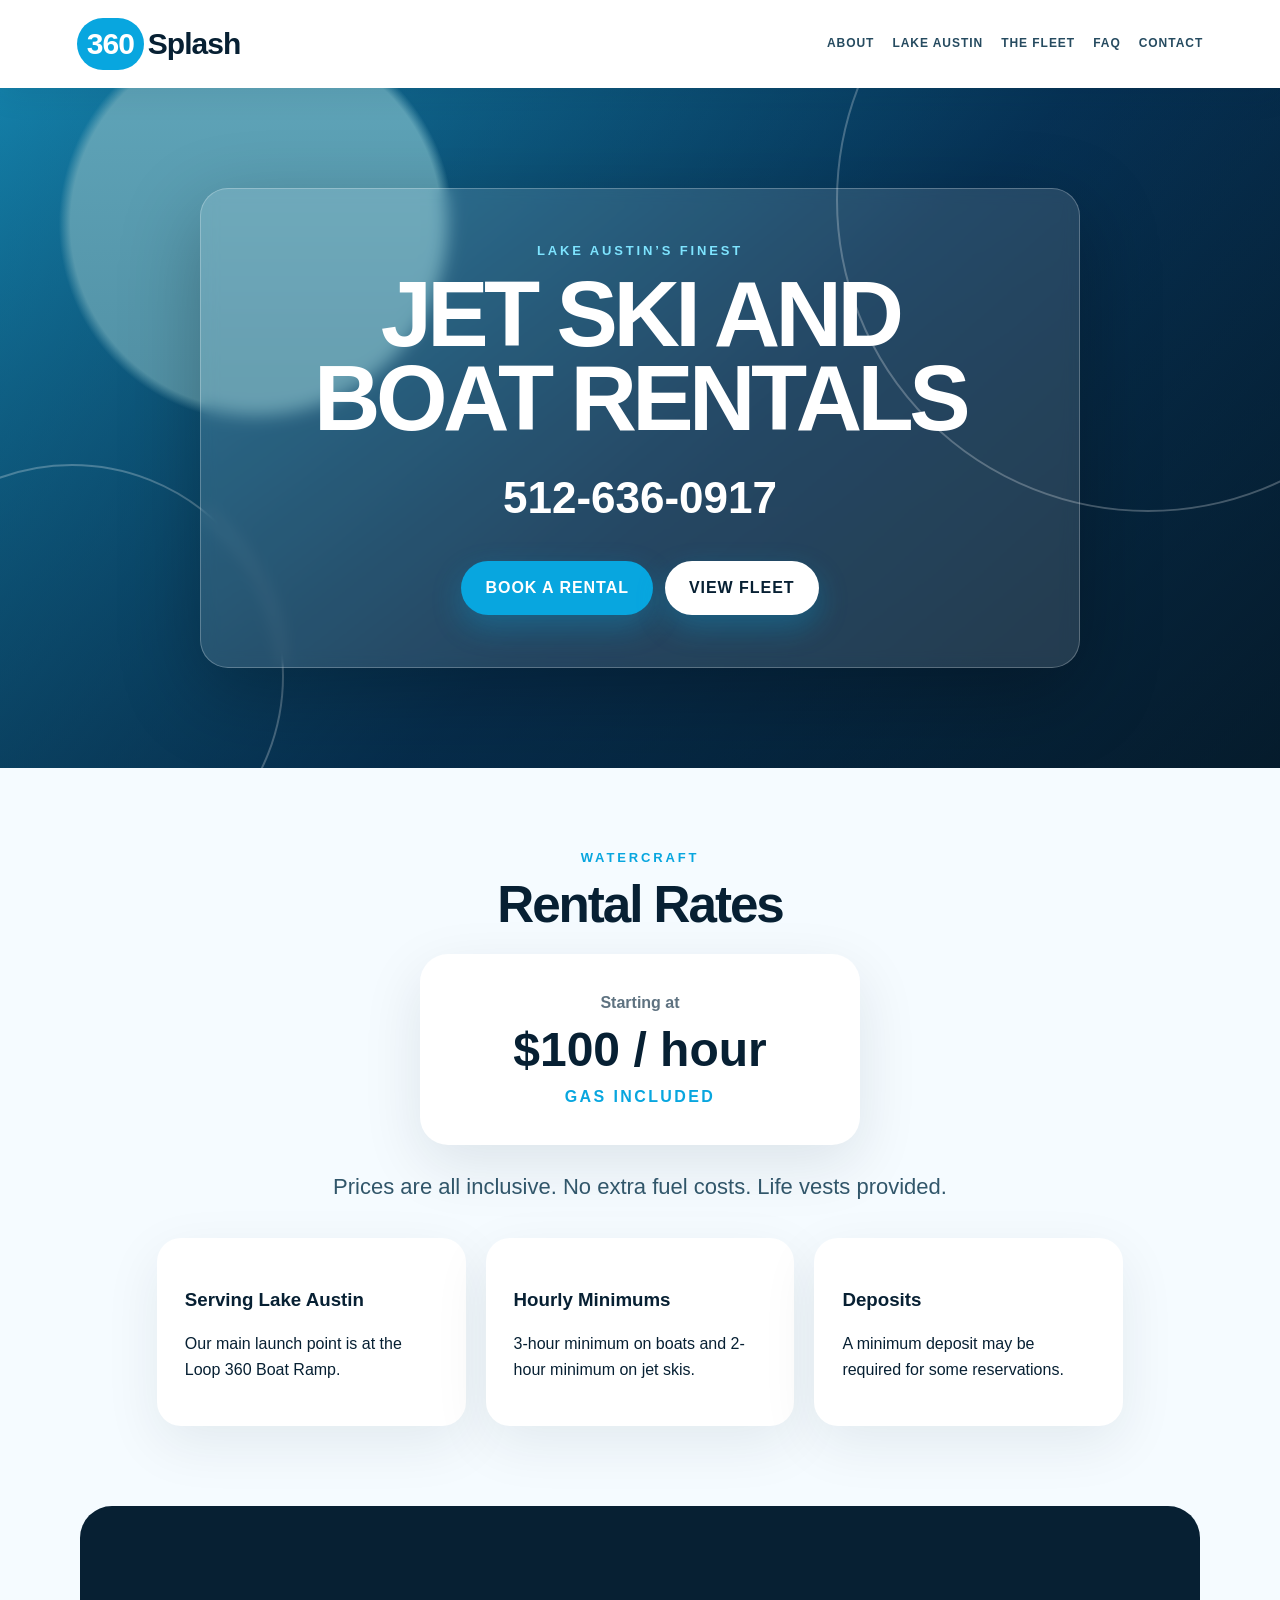
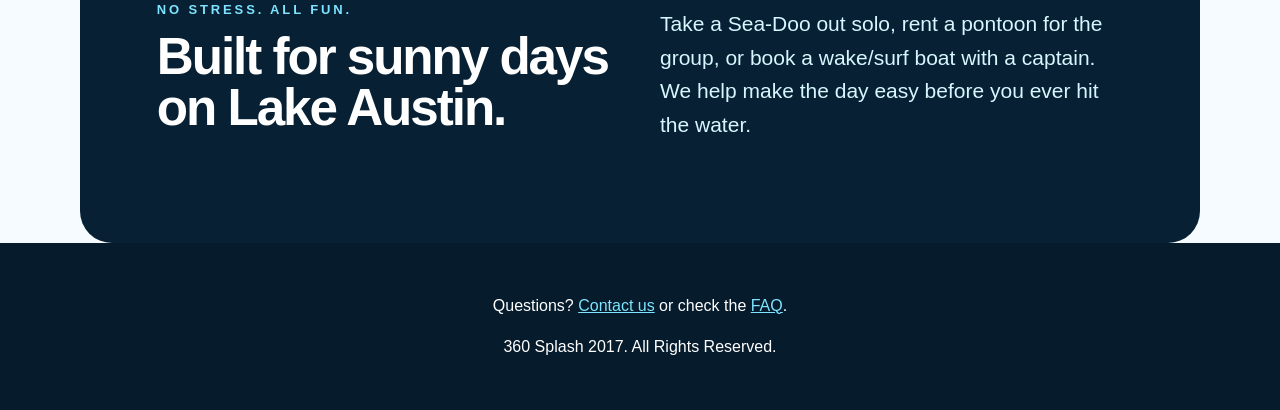
==== index.html @ 6b6feeb2 "Add files via upload" ====
<!doctype html>
<html lang="en">
<head>
  <meta charset="utf-8">
  <meta name="viewport" content="width=device-width, initial-scale=1">
  <title>360 Splash | Lake Austin Jet Ski & Boat Rentals</title>
  <meta name="description" content="Lake Austin jet ski and boat rentals. Gas included, life vests provided, and launch point at the Loop 360 Boat Ramp.">
  <link rel="stylesheet" href="styles.css">
</head>
<body>
  <header class="site-header">
    <a class="logo" href="index.html" aria-label="360 Splash Home"><span>360</span>Splash</a>
    <nav>
      <a href="about.html">About</a>
      <a href="lake-austin.html">Lake Austin</a>
      <a href="the-fleet.html">The Fleet</a>
      <a href="faq.html">FAQ</a>
      <a href="contact.html">Contact</a>
    </nav>
  </header>

  <main>
    <section class="hero">
      <div class="hero-card">
        <p class="eyebrow">Lake Austin’s Finest</p>
        <h1>Jet Ski and Boat Rentals</h1>
        <a class="phone" href="tel:15126360917">512-636-0917</a>
        <div class="hero-actions">
          <a class="button" href="contact.html">Book a Rental</a>
          <a class="button secondary" href="the-fleet.html">View Fleet</a>
        </div>
      </div>
    </section>

    <section class="rates section">
      <div class="section-heading">
        <p class="eyebrow">Watercraft</p>
        <h2>Rental Rates</h2>
      </div>
      <div class="price-card">
        <p>Starting at</p>
        <strong>$100 / hour</strong>
        <em>Gas included</em>
      </div>
      <p class="lead">Prices are all inclusive. No extra fuel costs. Life vests provided.</p>
      <div class="grid three">
        <article>
          <h3>Serving Lake Austin</h3>
          <p>Our main launch point is at the Loop 360 Boat Ramp.</p>
        </article>
        <article>
          <h3>Hourly Minimums</h3>
          <p>3-hour minimum on boats and 2-hour minimum on jet skis.</p>
        </article>
        <article>
          <h3>Deposits</h3>
          <p>A minimum deposit may be required for some reservations.</p>
        </article>
      </div>
    </section>

    <section class="section split blue">
      <div>
        <p class="eyebrow">No stress. All fun.</p>
        <h2>Built for sunny days on Lake Austin.</h2>
      </div>
      <p>Take a Sea-Doo out solo, rent a pontoon for the group, or book a wake/surf boat with a captain. We help make the day easy before you ever hit the water.</p>
    </section>
  </main>

  <footer>
    <p>Questions? <a href="contact.html">Contact us</a> or check the <a href="faq.html">FAQ</a>.</p>
    <p>360 Splash 2017. All Rights Reserved.</p>
  </footer>
</body>
</html>
---- styles.css ----
:root{--blue:#08a6df;--deep:#072033;--aqua:#7ee4ff;--sand:#fff7e6;--white:#fff;--muted:#5e7280}*{box-sizing:border-box}body{margin:0;font-family:Arial,Helvetica,sans-serif;color:var(--deep);background:#f5fbff;line-height:1.6}a{color:inherit}.site-header{position:sticky;top:0;z-index:5;display:flex;justify-content:space-between;align-items:center;gap:24px;padding:18px 6vw;background:rgba(255,255,255,.92);backdrop-filter:blur(10px);box-shadow:0 8px 30px rgba(7,32,51,.08)}.logo{text-decoration:none;font-size:30px;font-weight:900;letter-spacing:-1px}.logo span{display:inline-block;background:var(--blue);color:white;border-radius:999px;padding:2px 10px;margin-right:4px}nav{display:flex;gap:18px;flex-wrap:wrap}nav a{text-decoration:none;text-transform:uppercase;font-size:12px;font-weight:800;letter-spacing:.08em;color:#264b60}.hero{min-height:680px;display:grid;place-items:center;padding:80px 6vw;background:linear-gradient(rgba(7,32,51,.35),rgba(7,32,51,.55)),radial-gradient(circle at 20% 20%,#8deaff 0 16%,transparent 17%),linear-gradient(135deg,#1bb3e8,#063b67 55%,#031624);position:relative;overflow:hidden}.hero:before,.hero:after{content:"";position:absolute;border-radius:50%;border:2px solid rgba(255,255,255,.25)}.hero:before{width:420px;height:420px;left:-140px;bottom:-120px}.hero:after{width:620px;height:620px;right:-180px;top:-200px}.hero-card{position:relative;text-align:center;color:white;max-width:880px;padding:52px;border:1px solid rgba(255,255,255,.25);background:rgba(255,255,255,.12);backdrop-filter:blur(8px);border-radius:28px;box-shadow:0 25px 80px rgba(0,0,0,.25)}.eyebrow{text-transform:uppercase;letter-spacing:.22em;font-weight:900;color:var(--blue);font-size:13px;margin:0 0 10px}.hero .eyebrow{color:var(--aqua)}h1{font-size:clamp(42px,8vw,92px);line-height:.92;margin:0 0 22px;text-transform:uppercase;letter-spacing:-.05em}h2{font-size:clamp(30px,4vw,54px);line-height:1;margin:0 0 16px;letter-spacing:-.04em}h3{margin-bottom:8px}.phone{display:block;font-size:clamp(26px,4vw,44px);font-weight:900;text-decoration:none;margin:20px 0 28px}.button,button{display:inline-block;border:0;border-radius:999px;background:var(--blue);color:white;padding:14px 24px;text-decoration:none;font-weight:900;text-transform:uppercase;letter-spacing:.06em;box-shadow:0 12px 30px rgba(8,166,223,.3);cursor:pointer}.button.secondary{background:white;color:var(--deep)}.hero-actions{display:flex;gap:12px;justify-content:center;flex-wrap:wrap}.section,.page{max-width:1120px;margin:0 auto;padding:80px 6vw}.section-heading{text-align:center}.price-card{max-width:440px;margin:24px auto;text-align:center;background:white;border-radius:28px;padding:36px;box-shadow:0 20px 60px rgba(7,32,51,.1)}.price-card p{margin:0;color:var(--muted);font-weight:700}.price-card strong{display:block;font-size:48px;line-height:1;margin:10px 0;font-weight:900}.price-card em{text-transform:uppercase;color:var(--blue);font-style:normal;font-weight:900;letter-spacing:.15em}.lead{font-size:22px;text-align:center;color:#31566a;max-width:820px;margin:0 auto 34px}.grid{display:grid;gap:20px}.three{grid-template-columns:repeat(3,1fr)}.two{grid-template-columns:repeat(2,1fr);margin-top:30px}.grid article,.fleet article,.callout{background:white;border-radius:24px;padding:28px;box-shadow:0 18px 55px rgba(7,32,51,.08)}.split{display:grid;grid-template-columns:1fr 1fr;gap:40px;align-items:center;border-radius:32px}.blue{background:var(--deep);color:white}.blue .eyebrow{color:var(--aqua)}.blue p:last-child{font-size:21px;color:#d6f7ff}.page h1{font-size:clamp(40px,6vw,76px)}.page p,.page li{font-size:18px}.fleet{display:grid;grid-template-columns:repeat(3,1fr);gap:20px;margin-top:30px}.water-icon{height:160px;border-radius:20px;background:linear-gradient(135deg,#c7f4ff,#0aa6df);display:grid;place-items:center;color:white;font-size:90px;font-weight:900;margin-bottom:18px}.callout{margin-top:20px;background:var(--sand)}.faq{display:grid;gap:10px}.faq h3{font-size:22px;margin:24px 0 0}.faq p{margin:0;color:#39586a}.contact-grid{display:grid;grid-template-columns:.8fr 1.2fr;gap:32px}.contact-link{display:block;font-size:28px;font-weight:900;text-decoration:none;color:var(--blue);margin-bottom:10px}form{background:white;border-radius:24px;padding:28px;box-shadow:0 18px 55px rgba(7,32,51,.08)}label{display:block;font-weight:900;margin-bottom:14px}input,textarea{width:100%;margin-top:6px;border:1px solid #cfe3ef;border-radius:12px;padding:13px;font:inherit}footer{text-align:center;padding:34px 6vw;background:#061b2b;color:white}footer a{color:var(--aqua)}@media (max-width:800px){.site-header{align-items:flex-start;flex-direction:column}.three,.two,.fleet,.split,.contact-grid{grid-template-columns:1fr}.hero{min-height:620px}.hero-card{padding:34px 22px}.page,.section{padding:56px 5vw}}
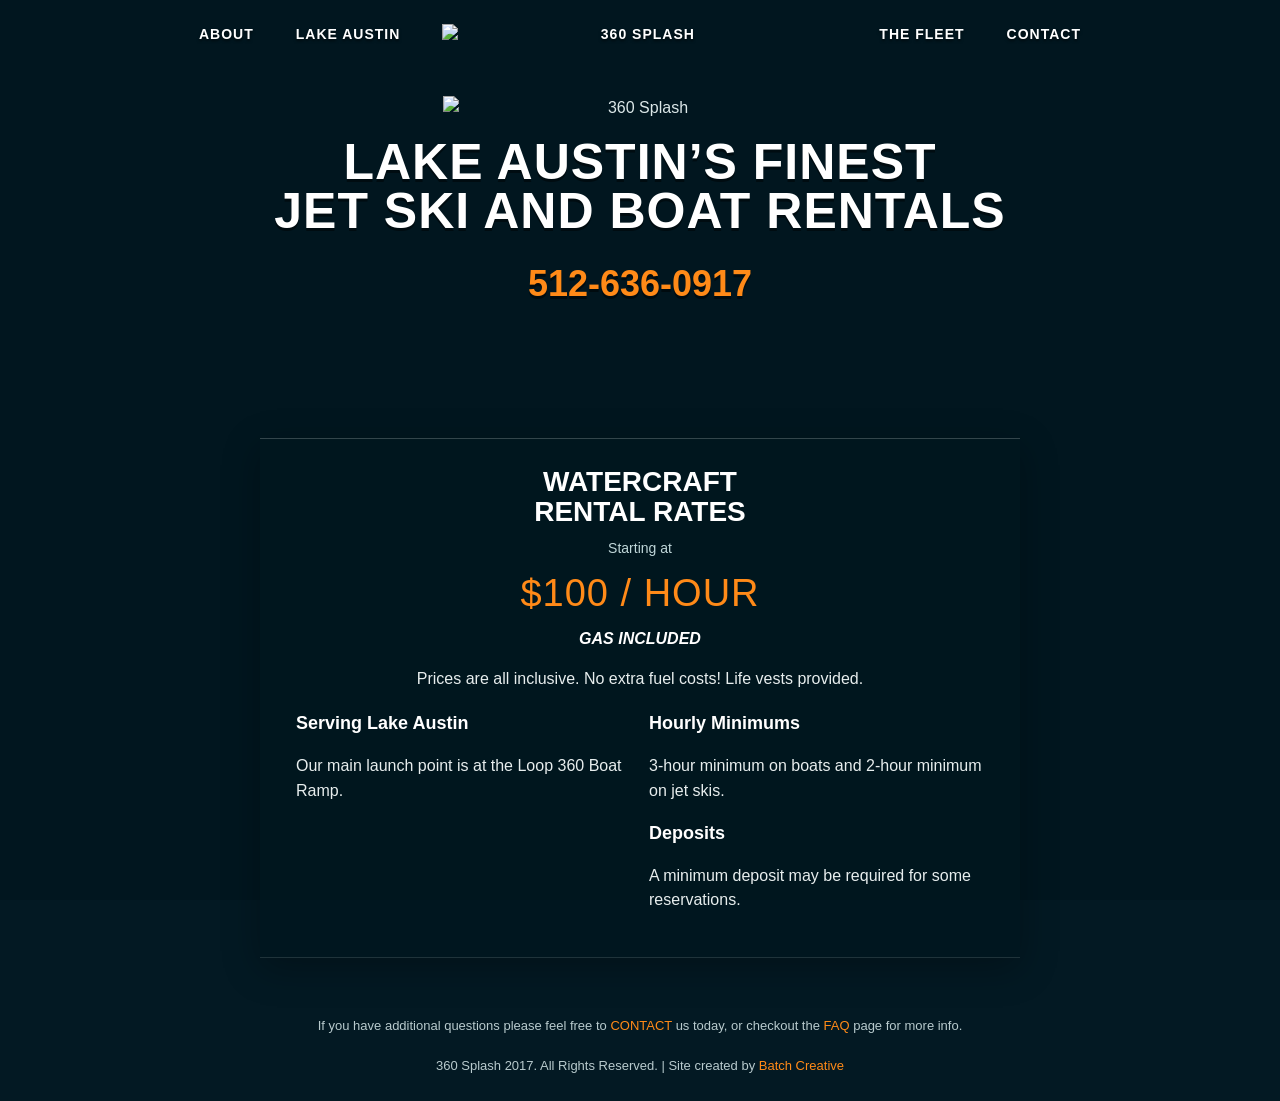
==== commit c4e0b17e: "Add files via upload" ====
--- a/index.html
+++ b/index.html
@@ -1,76 +1 @@
-<!doctype html>
-<html lang="en">
-<head>
-  <meta charset="utf-8">
-  <meta name="viewport" content="width=device-width, initial-scale=1">
-  <title>360 Splash | Lake Austin Jet Ski & Boat Rentals</title>
-  <meta name="description" content="Lake Austin jet ski and boat rentals. Gas included, life vests provided, and launch point at the Loop 360 Boat Ramp.">
-  <link rel="stylesheet" href="styles.css">
-</head>
-<body>
-  <header class="site-header">
-    <a class="logo" href="index.html" aria-label="360 Splash Home"><span>360</span>Splash</a>
-    <nav>
-      <a href="about.html">About</a>
-      <a href="lake-austin.html">Lake Austin</a>
-      <a href="the-fleet.html">The Fleet</a>
-      <a href="faq.html">FAQ</a>
-      <a href="contact.html">Contact</a>
-    </nav>
-  </header>
-
-  <main>
-    <section class="hero">
-      <div class="hero-card">
-        <p class="eyebrow">Lake Austin’s Finest</p>
-        <h1>Jet Ski and Boat Rentals</h1>
-        <a class="phone" href="tel:15126360917">512-636-0917</a>
-        <div class="hero-actions">
-          <a class="button" href="contact.html">Book a Rental</a>
-          <a class="button secondary" href="the-fleet.html">View Fleet</a>
-        </div>
-      </div>
-    </section>
-
-    <section class="rates section">
-      <div class="section-heading">
-        <p class="eyebrow">Watercraft</p>
-        <h2>Rental Rates</h2>
-      </div>
-      <div class="price-card">
-        <p>Starting at</p>
-        <strong>$100 / hour</strong>
-        <em>Gas included</em>
-      </div>
-      <p class="lead">Prices are all inclusive. No extra fuel costs. Life vests provided.</p>
-      <div class="grid three">
-        <article>
-          <h3>Serving Lake Austin</h3>
-          <p>Our main launch point is at the Loop 360 Boat Ramp.</p>
-        </article>
-        <article>
-          <h3>Hourly Minimums</h3>
-          <p>3-hour minimum on boats and 2-hour minimum on jet skis.</p>
-        </article>
-        <article>
-          <h3>Deposits</h3>
-          <p>A minimum deposit may be required for some reservations.</p>
-        </article>
-      </div>
-    </section>
-
-    <section class="section split blue">
-      <div>
-        <p class="eyebrow">No stress. All fun.</p>
-        <h2>Built for sunny days on Lake Austin.</h2>
-      </div>
-      <p>Take a Sea-Doo out solo, rent a pontoon for the group, or book a wake/surf boat with a captain. We help make the day easy before you ever hit the water.</p>
-    </section>
-  </main>
-
-  <footer>
-    <p>Questions? <a href="contact.html">Contact us</a> or check the <a href="faq.html">FAQ</a>.</p>
-    <p>360 Splash 2017. All Rights Reserved.</p>
-  </footer>
-</body>
-</html>
+<!doctype html><html><head><meta charset="utf-8"><meta name="viewport" content="width=device-width,initial-scale=1"><title>360 Splash - Lake Austin</title><link rel="stylesheet" href="style.css"></head><body><main class="page"><nav class="topnav"><a href="about.html">About</a><a href="lake-austin.html">Lake Austin</a><a href="index.html"><img class="logo" src="https://web.archive.org/web/20211126054126im_/http%3A//360splash.com/images/logo.png" alt="360 Splash"></a><a href="the-fleet.html">The Fleet</a><a href="contact.html">Contact</a></nav><section class="hero"><img class="hero-logo" src="https://web.archive.org/web/20211126054126im_/http%3A//360splash.com/images/logo.png" alt="360 Splash"><h1>Lake Austin’s Finest<br>Jet Ski and Boat Rentals</h1><h2>512-636-0917</h2><a class="book" href="contact.html">Book Today!</a></section><section class="card rates"><h3>Watercraft<br>Rental Rates</h3><div class="starting">Starting at</div><div class="price">$100 / HOUR</div><div class="gas">GAS INCLUDED</div><p>Prices are all inclusive. No extra fuel costs! Life vests provided.</p><div class="grid"><div><h4>Serving Lake Austin</h4><p>Our main launch point is at the Loop 360 Boat Ramp.</p></div><div><h4>Hourly Minimums</h4><p>3-hour minimum on boats and 2-hour minimum on jet skis.</p><h4>Deposits</h4><p>A minimum deposit may be required for some reservations.</p></div></div></section><footer class="footer">If you have additional questions please feel free to <a href="contact.html">CONTACT</a> us today, or checkout the <a href="faq.html">FAQ</a> page for more info.<br><br>360 Splash 2017. All Rights Reserved. | Site created by <a href="https://batchcreative.com">Batch Creative</a></footer></main></body></html>
--- a/style.css
+++ b/style.css
@@ -0,0 +1,2 @@
+/* 360 Splash archive-style rebuild */
+*{box-sizing:border-box}html,body{margin:0;padding:0}body{background:#031923;color:#dbe7e8;font-family:Arial,Helvetica,sans-serif;font-size:16px;line-height:1.55;text-align:center;background-image:url('https://web.archive.org/web/20211126054126im_/http%3A//360splash.com/images/bg.jpg');background-repeat:no-repeat;background-position:center top;background-size:cover;background-attachment:fixed}body:before{content:"";position:fixed;inset:0;background:rgba(0,20,30,.56);z-index:-1}.page{max-width:1000px;margin:0 auto;min-height:100vh;padding:20px 20px 0}.topnav{display:flex;align-items:center;justify-content:center;gap:42px;text-transform:uppercase;letter-spacing:1px;font-weight:700;font-size:14px;margin:4px auto 22px}.topnav a{color:white;text-decoration:none;text-shadow:0 2px 3px rgba(0,0,0,.6)}.topnav a:hover{color:#ff9022}.logo{width:395px;max-width:46vw;display:block}.logo-small{display:none}.hero{padding:28px 0 30px}.hero-logo{width:395px;max-width:82%;margin:0 auto 18px;display:block}.hero h1{margin:0;color:white;font-family:Impact,'Arial Black',sans-serif;text-transform:uppercase;letter-spacing:1px;font-size:50px;line-height:.98;text-shadow:0 3px 0 rgba(0,0,0,.45)}.hero h2{font-family:Impact,'Arial Black',sans-serif;color:#ff8a18;font-size:36px;margin:20px 0 8px;text-shadow:0 3px 0 rgba(0,0,0,.5)}.book{display:inline-block;width:232px;height:54px;background:url('https://web.archive.org/web/20211126054126im_/http%3A//360splash.com/images/bookbtn.png') center/contain no-repeat;text-indent:-9999px;margin:8px auto 26px}.card{background:rgba(1,22,31,.82);border-top:1px solid rgba(255,255,255,.2);border-bottom:1px solid rgba(255,255,255,.12);max-width:760px;margin:0 auto 22px;padding:28px 36px;color:#e7eeee;box-shadow:0 10px 35px rgba(0,0,0,.28)}.card.wide{max-width:900px}.eyebrow{font-size:13px;color:#fb8315;text-transform:uppercase;letter-spacing:3px;font-weight:800;margin-bottom:16px}.rates h3{font-family:Impact,'Arial Black',sans-serif;text-transform:uppercase;color:white;font-size:28px;line-height:1.05;margin:0 0 12px}.starting{font-size:14px;color:#bfd7d9}.price{font-family:Impact,'Arial Black',sans-serif;color:#ff8a18;font-size:38px;letter-spacing:1px;margin:4px 0}.gas{font-style:italic;color:white;font-weight:700}.grid{display:grid;grid-template-columns:1fr 1fr;gap:18px;text-align:left;margin-top:18px}.grid h4{color:white;margin:0 0 5px;font-size:18px}.content{text-align:left}.content h1,.content h2,.content h3{font-family:Impact,'Arial Black',sans-serif;color:white;text-transform:uppercase;letter-spacing:1px}.content p{margin:0 0 16px}.photo{width:100%;height:auto;display:block;margin:18px auto}.fleet-item{display:grid;grid-template-columns:260px 1fr;gap:26px;align-items:start;margin:26px 0;text-align:left}.fleet-item img{width:100%;height:auto}.fleet-item h3{margin-top:0}.thumbs{display:grid;grid-template-columns:repeat(3,1fr);gap:12px;margin-bottom:20px}.thumbs img{width:100%;height:auto}.faq p{margin:0 0 14px}.faq strong{color:white}.links a,.content a{color:#ff8a18}.contact-links{font-family:Impact,'Arial Black',sans-serif;font-size:32px;line-height:1.25;text-align:center}.contact-links a{color:#ff8a18;text-decoration:none;display:block}.form{display:grid;gap:10px;max-width:560px;margin:20px auto;text-align:left}.form input,.form textarea{width:100%;padding:13px;border:none;background:#e9eeee;color:#10232b;font-size:15px}.form textarea{height:130px}.form button{border:0;background:#ff701b;color:white;font-weight:900;text-transform:uppercase;letter-spacing:1px;padding:14px 20px;cursor:pointer}.footer{font-size:13px;color:#b8cacd;margin:36px auto 0;padding:22px 0 24px}.footer a{color:#ff8a18;text-decoration:none}@media(max-width:760px){.topnav{gap:12px;flex-wrap:wrap;font-size:12px}.topnav .logo{order:-1;width:290px;max-width:92%;flex-basis:100%;margin:auto}.hero h1{font-size:36px}.hero h2{font-size:28px}.card{padding:22px 18px}.grid,.fleet-item,.thumbs{grid-template-columns:1fr}.contact-links{font-size:25px}}
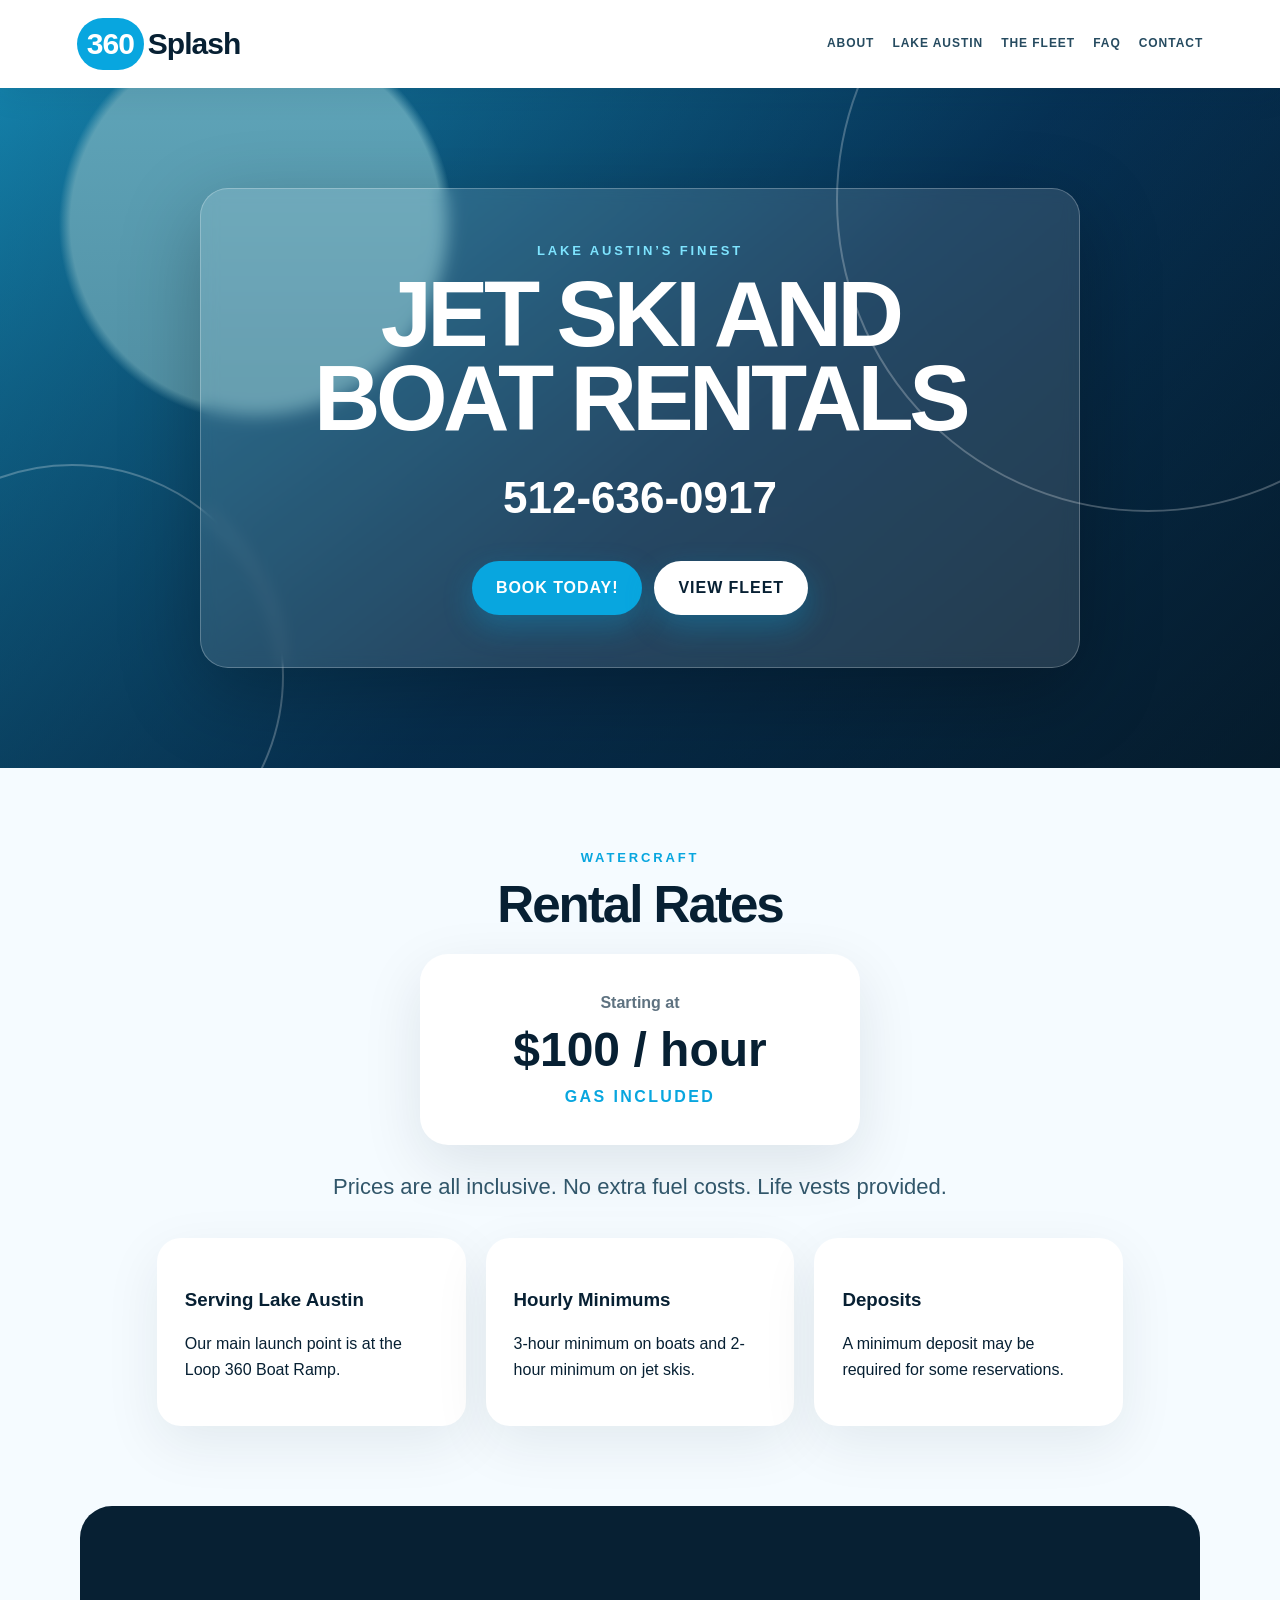
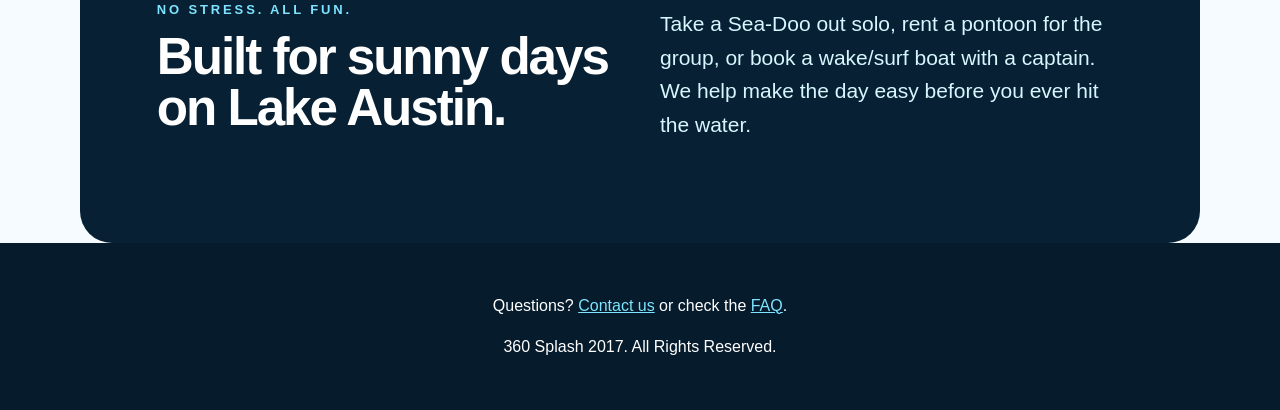
==== commit 92df1a8f: "Add files via upload" ====
--- a/index.html
+++ b/index.html
@@ -1 +1,76 @@
-<!doctype html><html><head><meta charset="utf-8"><meta name="viewport" content="width=device-width,initial-scale=1"><title>360 Splash - Lake Austin</title><link rel="stylesheet" href="style.css"></head><body><main class="page"><nav class="topnav"><a href="about.html">About</a><a href="lake-austin.html">Lake Austin</a><a href="index.html"><img class="logo" src="https://web.archive.org/web/20211126054126im_/http%3A//360splash.com/images/logo.png" alt="360 Splash"></a><a href="the-fleet.html">The Fleet</a><a href="contact.html">Contact</a></nav><section class="hero"><img class="hero-logo" src="https://web.archive.org/web/20211126054126im_/http%3A//360splash.com/images/logo.png" alt="360 Splash"><h1>Lake Austin’s Finest<br>Jet Ski and Boat Rentals</h1><h2>512-636-0917</h2><a class="book" href="contact.html">Book Today!</a></section><section class="card rates"><h3>Watercraft<br>Rental Rates</h3><div class="starting">Starting at</div><div class="price">$100 / HOUR</div><div class="gas">GAS INCLUDED</div><p>Prices are all inclusive. No extra fuel costs! Life vests provided.</p><div class="grid"><div><h4>Serving Lake Austin</h4><p>Our main launch point is at the Loop 360 Boat Ramp.</p></div><div><h4>Hourly Minimums</h4><p>3-hour minimum on boats and 2-hour minimum on jet skis.</p><h4>Deposits</h4><p>A minimum deposit may be required for some reservations.</p></div></div></section><footer class="footer">If you have additional questions please feel free to <a href="contact.html">CONTACT</a> us today, or checkout the <a href="faq.html">FAQ</a> page for more info.<br><br>360 Splash 2017. All Rights Reserved. | Site created by <a href="https://batchcreative.com">Batch Creative</a></footer></main></body></html>+<!doctype html>
+<html lang="en">
+<head>
+  <meta charset="utf-8">
+  <meta name="viewport" content="width=device-width, initial-scale=1">
+  <title>360 Splash | Lake Austin Jet Ski & Boat Rentals</title>
+  <meta name="description" content="Lake Austin jet ski and boat rentals. Gas included, life vests provided, and launch point at the Loop 360 Boat Ramp.">
+  <link rel="stylesheet" href="styles.css">
+</head>
+<body>
+  <header class="site-header">
+    <a class="logo" href="index.html" aria-label="360 Splash Home"><span>360</span>Splash</a>
+    <nav>
+      <a href="about.html">About</a>
+      <a href="lake-austin.html">Lake Austin</a>
+      <a href="the-fleet.html">The Fleet</a>
+      <a href="faq.html">FAQ</a>
+      <a href="contact.html">Contact</a>
+    </nav>
+  </header>
+
+  <main>
+    <section class="hero">
+      <div class="hero-card">
+        <p class="eyebrow">Lake Austin’s Finest</p>
+        <h1>Jet Ski and Boat Rentals</h1>
+        <a class="phone" href="tel:15126360917">512-636-0917</a>
+        <div class="hero-actions">
+          <a class="button" href="contact.html">Book Today!</a>
+          <a class="button secondary" href="the-fleet.html">View Fleet</a>
+        </div>
+      </div>
+    </section>
+
+    <section class="rates section">
+      <div class="section-heading">
+        <p class="eyebrow">Watercraft</p>
+        <h2>Rental Rates</h2>
+      </div>
+      <div class="price-card">
+        <p>Starting at</p>
+        <strong>$100 / hour</strong>
+        <em>Gas included</em>
+      </div>
+      <p class="lead">Prices are all inclusive. No extra fuel costs. Life vests provided.</p>
+      <div class="grid three">
+        <article>
+          <h3>Serving Lake Austin</h3>
+          <p>Our main launch point is at the Loop 360 Boat Ramp.</p>
+        </article>
+        <article>
+          <h3>Hourly Minimums</h3>
+          <p>3-hour minimum on boats and 2-hour minimum on jet skis.</p>
+        </article>
+        <article>
+          <h3>Deposits</h3>
+          <p>A minimum deposit may be required for some reservations.</p>
+        </article>
+      </div>
+    </section>
+
+    <section class="section split blue">
+      <div>
+        <p class="eyebrow">No stress. All fun.</p>
+        <h2>Built for sunny days on Lake Austin.</h2>
+      </div>
+      <p>Take a Sea-Doo out solo, rent a pontoon for the group, or book a wake/surf boat with a captain. We help make the day easy before you ever hit the water.</p>
+    </section>
+  </main>
+
+  <footer>
+    <p>Questions? <a href="contact.html">Contact us</a> or check the <a href="faq.html">FAQ</a>.</p>
+    <p>360 Splash 2017. All Rights Reserved.</p>
+  </footer>
+</body>
+</html>
--- a/styles.css
+++ b/styles.css
@@ -0,0 +1 @@
+:root{--blue:#08a6df;--deep:#072033;--aqua:#7ee4ff;--sand:#fff7e6;--white:#fff;--muted:#5e7280}*{box-sizing:border-box}body{margin:0;font-family:Arial,Helvetica,sans-serif;color:var(--deep);background:#f5fbff;line-height:1.6}a{color:inherit}.site-header{position:sticky;top:0;z-index:5;display:flex;justify-content:space-between;align-items:center;gap:24px;padding:18px 6vw;background:rgba(255,255,255,.92);backdrop-filter:blur(10px);box-shadow:0 8px 30px rgba(7,32,51,.08)}.logo{text-decoration:none;font-size:30px;font-weight:900;letter-spacing:-1px}.logo span{display:inline-block;background:var(--blue);color:white;border-radius:999px;padding:2px 10px;margin-right:4px}nav{display:flex;gap:18px;flex-wrap:wrap}nav a{text-decoration:none;text-transform:uppercase;font-size:12px;font-weight:800;letter-spacing:.08em;color:#264b60}.hero{min-height:680px;display:grid;place-items:center;padding:80px 6vw;background:linear-gradient(rgba(7,32,51,.35),rgba(7,32,51,.55)),radial-gradient(circle at 20% 20%,#8deaff 0 16%,transparent 17%),linear-gradient(135deg,#1bb3e8,#063b67 55%,#031624);position:relative;overflow:hidden}.hero:before,.hero:after{content:"";position:absolute;border-radius:50%;border:2px solid rgba(255,255,255,.25)}.hero:before{width:420px;height:420px;left:-140px;bottom:-120px}.hero:after{width:620px;height:620px;right:-180px;top:-200px}.hero-card{position:relative;text-align:center;color:white;max-width:880px;padding:52px;border:1px solid rgba(255,255,255,.25);background:rgba(255,255,255,.12);backdrop-filter:blur(8px);border-radius:28px;box-shadow:0 25px 80px rgba(0,0,0,.25)}.eyebrow{text-transform:uppercase;letter-spacing:.22em;font-weight:900;color:var(--blue);font-size:13px;margin:0 0 10px}.hero .eyebrow{color:var(--aqua)}h1{font-size:clamp(42px,8vw,92px);line-height:.92;margin:0 0 22px;text-transform:uppercase;letter-spacing:-.05em}h2{font-size:clamp(30px,4vw,54px);line-height:1;margin:0 0 16px;letter-spacing:-.04em}h3{margin-bottom:8px}.phone{display:block;font-size:clamp(26px,4vw,44px);font-weight:900;text-decoration:none;margin:20px 0 28px}.button,button{display:inline-block;border:0;border-radius:999px;background:var(--blue);color:white;padding:14px 24px;text-decoration:none;font-weight:900;text-transform:uppercase;letter-spacing:.06em;box-shadow:0 12px 30px rgba(8,166,223,.3);cursor:pointer}.button.secondary{background:white;color:var(--deep)}.hero-actions{display:flex;gap:12px;justify-content:center;flex-wrap:wrap}.section,.page{max-width:1120px;margin:0 auto;padding:80px 6vw}.section-heading{text-align:center}.price-card{max-width:440px;margin:24px auto;text-align:center;background:white;border-radius:28px;padding:36px;box-shadow:0 20px 60px rgba(7,32,51,.1)}.price-card p{margin:0;color:var(--muted);font-weight:700}.price-card strong{display:block;font-size:48px;line-height:1;margin:10px 0;font-weight:900}.price-card em{text-transform:uppercase;color:var(--blue);font-style:normal;font-weight:900;letter-spacing:.15em}.lead{font-size:22px;text-align:center;color:#31566a;max-width:820px;margin:0 auto 34px}.grid{display:grid;gap:20px}.three{grid-template-columns:repeat(3,1fr)}.two{grid-template-columns:repeat(2,1fr);margin-top:30px}.grid article,.fleet article,.callout{background:white;border-radius:24px;padding:28px;box-shadow:0 18px 55px rgba(7,32,51,.08)}.split{display:grid;grid-template-columns:1fr 1fr;gap:40px;align-items:center;border-radius:32px}.blue{background:var(--deep);color:white}.blue .eyebrow{color:var(--aqua)}.blue p:last-child{font-size:21px;color:#d6f7ff}.page h1{font-size:clamp(40px,6vw,76px)}.page p,.page li{font-size:18px}.fleet{display:grid;grid-template-columns:repeat(3,1fr);gap:20px;margin-top:30px}.water-icon{height:160px;border-radius:20px;background:linear-gradient(135deg,#c7f4ff,#0aa6df);display:grid;place-items:center;color:white;font-size:90px;font-weight:900;margin-bottom:18px}.callout{margin-top:20px;background:var(--sand)}.faq{display:grid;gap:10px}.faq h3{font-size:22px;margin:24px 0 0}.faq p{margin:0;color:#39586a}.contact-grid{display:grid;grid-template-columns:.8fr 1.2fr;gap:32px}.contact-link{display:block;font-size:28px;font-weight:900;text-decoration:none;color:var(--blue);margin-bottom:10px}form{background:white;border-radius:24px;padding:28px;box-shadow:0 18px 55px rgba(7,32,51,.08)}label{display:block;font-weight:900;margin-bottom:14px}input,textarea{width:100%;margin-top:6px;border:1px solid #cfe3ef;border-radius:12px;padding:13px;font:inherit}footer{text-align:center;padding:34px 6vw;background:#061b2b;color:white}footer a{color:var(--aqua)}@media (max-width:800px){.site-header{align-items:flex-start;flex-direction:column}.three,.two,.fleet,.split,.contact-grid{grid-template-columns:1fr}.hero{min-height:620px}.hero-card{padding:34px 22px}.page,.section{padding:56px 5vw}}
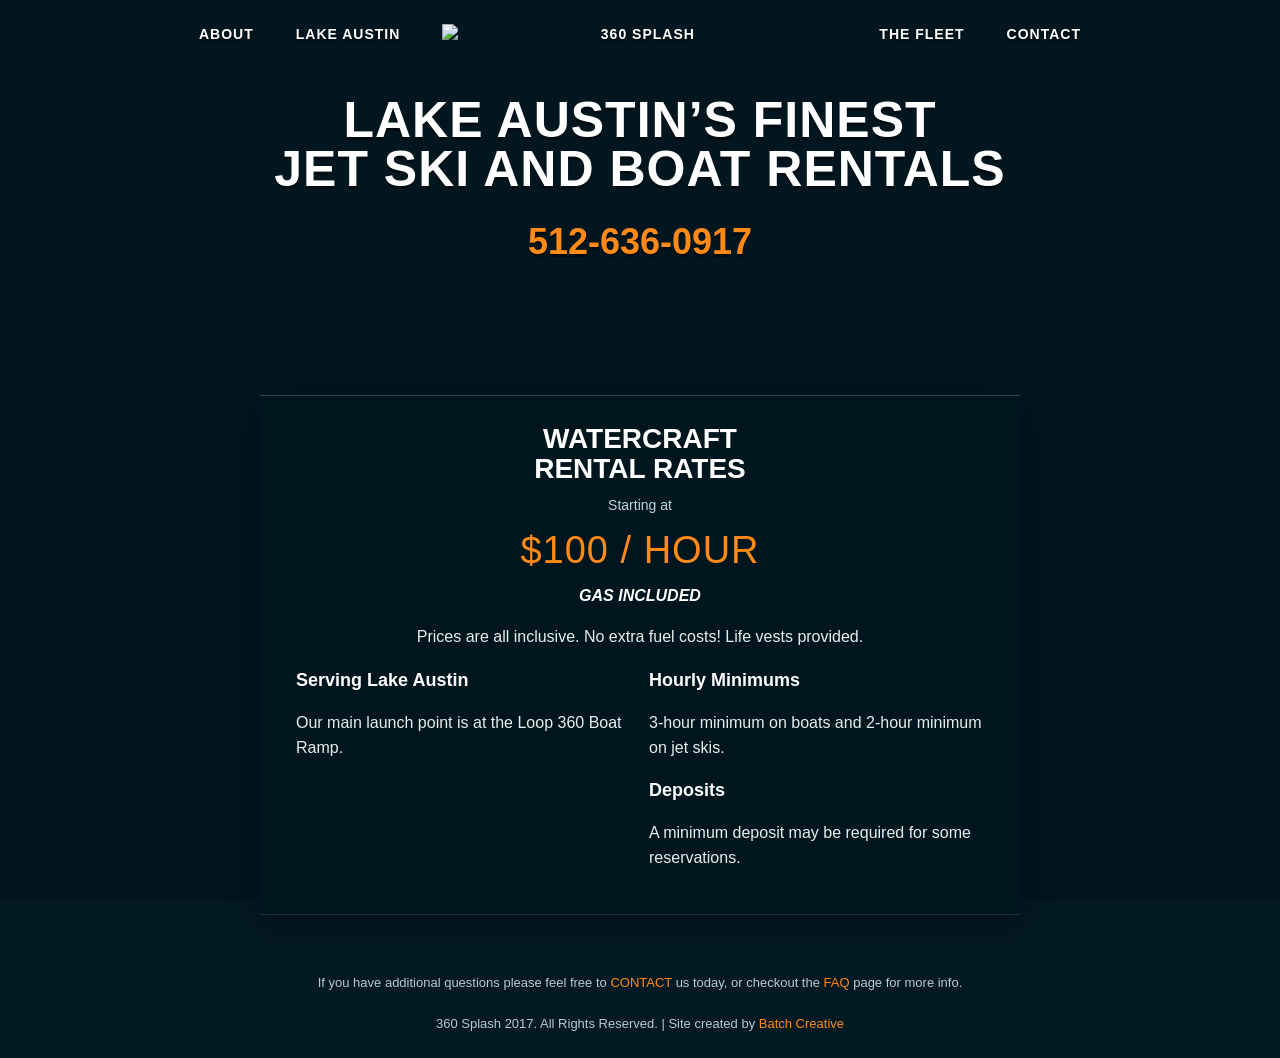
==== commit a2915449: "Add files via upload" ====
--- a/index.html
+++ b/index.html
@@ -1,76 +1 @@
-<!doctype html>
-<html lang="en">
-<head>
-  <meta charset="utf-8">
-  <meta name="viewport" content="width=device-width, initial-scale=1">
-  <title>360 Splash | Lake Austin Jet Ski & Boat Rentals</title>
-  <meta name="description" content="Lake Austin jet ski and boat rentals. Gas included, life vests provided, and launch point at the Loop 360 Boat Ramp.">
-  <link rel="stylesheet" href="styles.css">
-</head>
-<body>
-  <header class="site-header">
-    <a class="logo" href="index.html" aria-label="360 Splash Home"><span>360</span>Splash</a>
-    <nav>
-      <a href="about.html">About</a>
-      <a href="lake-austin.html">Lake Austin</a>
-      <a href="the-fleet.html">The Fleet</a>
-      <a href="faq.html">FAQ</a>
-      <a href="contact.html">Contact</a>
-    </nav>
-  </header>
-
-  <main>
-    <section class="hero">
-      <div class="hero-card">
-        <p class="eyebrow">Lake Austin’s Finest</p>
-        <h1>Jet Ski and Boat Rentals</h1>
-        <a class="phone" href="tel:15126360917">512-636-0917</a>
-        <div class="hero-actions">
-          <a class="button" href="contact.html">Book Today!</a>
-          <a class="button secondary" href="the-fleet.html">View Fleet</a>
-        </div>
-      </div>
-    </section>
-
-    <section class="rates section">
-      <div class="section-heading">
-        <p class="eyebrow">Watercraft</p>
-        <h2>Rental Rates</h2>
-      </div>
-      <div class="price-card">
-        <p>Starting at</p>
-        <strong>$100 / hour</strong>
-        <em>Gas included</em>
-      </div>
-      <p class="lead">Prices are all inclusive. No extra fuel costs. Life vests provided.</p>
-      <div class="grid three">
-        <article>
-          <h3>Serving Lake Austin</h3>
-          <p>Our main launch point is at the Loop 360 Boat Ramp.</p>
-        </article>
-        <article>
-          <h3>Hourly Minimums</h3>
-          <p>3-hour minimum on boats and 2-hour minimum on jet skis.</p>
-        </article>
-        <article>
-          <h3>Deposits</h3>
-          <p>A minimum deposit may be required for some reservations.</p>
-        </article>
-      </div>
-    </section>
-
-    <section class="section split blue">
-      <div>
-        <p class="eyebrow">No stress. All fun.</p>
-        <h2>Built for sunny days on Lake Austin.</h2>
-      </div>
-      <p>Take a Sea-Doo out solo, rent a pontoon for the group, or book a wake/surf boat with a captain. We help make the day easy before you ever hit the water.</p>
-    </section>
-  </main>
-
-  <footer>
-    <p>Questions? <a href="contact.html">Contact us</a> or check the <a href="faq.html">FAQ</a>.</p>
-    <p>360 Splash 2017. All Rights Reserved.</p>
-  </footer>
-</body>
-</html>
+<!doctype html><html><head><meta charset="utf-8"><meta name="viewport" content="width=device-width,initial-scale=1"><title>360 Splash - Lake Austin</title><link rel="stylesheet" href="styles.css"></head><body><main class="page"><nav class="topnav"><a href="about.html">About</a><a href="lake-austin.html">Lake Austin</a><a href="index.html"><img class="logo" src="https://web.archive.org/web/20211126054126im_/http%3A//360splash.com/images/logo.png" alt="360 Splash"></a><a href="the-fleet.html">The Fleet</a><a href="contact.html">Contact</a></nav><section class="hero"><h1>Lake Austin’s Finest<br>Jet Ski and Boat Rentals</h1><h2>512-636-0917</h2><a class="book" href="contact.html">Book Today!</a></section><section class="card rates"><h3>Watercraft<br>Rental Rates</h3><div class="starting">Starting at</div><div class="price">$100 / HOUR</div><div class="gas">GAS INCLUDED</div><p>Prices are all inclusive. No extra fuel costs! Life vests provided.</p><div class="grid"><div><h4>Serving Lake Austin</h4><p>Our main launch point is at the Loop 360 Boat Ramp.</p></div><div><h4>Hourly Minimums</h4><p>3-hour minimum on boats and 2-hour minimum on jet skis.</p><h4>Deposits</h4><p>A minimum deposit may be required for some reservations.</p></div></div></section><footer class="footer">If you have additional questions please feel free to <a href="contact.html">CONTACT</a> us today, or checkout the <a href="faq.html">FAQ</a> page for more info.<br><br>360 Splash 2017. All Rights Reserved. | Site created by <a href="https://batchcreative.com">Batch Creative</a></footer></main></body></html>
--- a/styles.css
+++ b/styles.css
@@ -1 +1,2 @@
-:root{--blue:#08a6df;--deep:#072033;--aqua:#7ee4ff;--sand:#fff7e6;--white:#fff;--muted:#5e7280}*{box-sizing:border-box}body{margin:0;font-family:Arial,Helvetica,sans-serif;color:var(--deep);background:#f5fbff;line-height:1.6}a{color:inherit}.site-header{position:sticky;top:0;z-index:5;display:flex;justify-content:space-between;align-items:center;gap:24px;padding:18px 6vw;background:rgba(255,255,255,.92);backdrop-filter:blur(10px);box-shadow:0 8px 30px rgba(7,32,51,.08)}.logo{text-decoration:none;font-size:30px;font-weight:900;letter-spacing:-1px}.logo span{display:inline-block;background:var(--blue);color:white;border-radius:999px;padding:2px 10px;margin-right:4px}nav{display:flex;gap:18px;flex-wrap:wrap}nav a{text-decoration:none;text-transform:uppercase;font-size:12px;font-weight:800;letter-spacing:.08em;color:#264b60}.hero{min-height:680px;display:grid;place-items:center;padding:80px 6vw;background:linear-gradient(rgba(7,32,51,.35),rgba(7,32,51,.55)),radial-gradient(circle at 20% 20%,#8deaff 0 16%,transparent 17%),linear-gradient(135deg,#1bb3e8,#063b67 55%,#031624);position:relative;overflow:hidden}.hero:before,.hero:after{content:"";position:absolute;border-radius:50%;border:2px solid rgba(255,255,255,.25)}.hero:before{width:420px;height:420px;left:-140px;bottom:-120px}.hero:after{width:620px;height:620px;right:-180px;top:-200px}.hero-card{position:relative;text-align:center;color:white;max-width:880px;padding:52px;border:1px solid rgba(255,255,255,.25);background:rgba(255,255,255,.12);backdrop-filter:blur(8px);border-radius:28px;box-shadow:0 25px 80px rgba(0,0,0,.25)}.eyebrow{text-transform:uppercase;letter-spacing:.22em;font-weight:900;color:var(--blue);font-size:13px;margin:0 0 10px}.hero .eyebrow{color:var(--aqua)}h1{font-size:clamp(42px,8vw,92px);line-height:.92;margin:0 0 22px;text-transform:uppercase;letter-spacing:-.05em}h2{font-size:clamp(30px,4vw,54px);line-height:1;margin:0 0 16px;letter-spacing:-.04em}h3{margin-bottom:8px}.phone{display:block;font-size:clamp(26px,4vw,44px);font-weight:900;text-decoration:none;margin:20px 0 28px}.button,button{display:inline-block;border:0;border-radius:999px;background:var(--blue);color:white;padding:14px 24px;text-decoration:none;font-weight:900;text-transform:uppercase;letter-spacing:.06em;box-shadow:0 12px 30px rgba(8,166,223,.3);cursor:pointer}.button.secondary{background:white;color:var(--deep)}.hero-actions{display:flex;gap:12px;justify-content:center;flex-wrap:wrap}.section,.page{max-width:1120px;margin:0 auto;padding:80px 6vw}.section-heading{text-align:center}.price-card{max-width:440px;margin:24px auto;text-align:center;background:white;border-radius:28px;padding:36px;box-shadow:0 20px 60px rgba(7,32,51,.1)}.price-card p{margin:0;color:var(--muted);font-weight:700}.price-card strong{display:block;font-size:48px;line-height:1;margin:10px 0;font-weight:900}.price-card em{text-transform:uppercase;color:var(--blue);font-style:normal;font-weight:900;letter-spacing:.15em}.lead{font-size:22px;text-align:center;color:#31566a;max-width:820px;margin:0 auto 34px}.grid{display:grid;gap:20px}.three{grid-template-columns:repeat(3,1fr)}.two{grid-template-columns:repeat(2,1fr);margin-top:30px}.grid article,.fleet article,.callout{background:white;border-radius:24px;padding:28px;box-shadow:0 18px 55px rgba(7,32,51,.08)}.split{display:grid;grid-template-columns:1fr 1fr;gap:40px;align-items:center;border-radius:32px}.blue{background:var(--deep);color:white}.blue .eyebrow{color:var(--aqua)}.blue p:last-child{font-size:21px;color:#d6f7ff}.page h1{font-size:clamp(40px,6vw,76px)}.page p,.page li{font-size:18px}.fleet{display:grid;grid-template-columns:repeat(3,1fr);gap:20px;margin-top:30px}.water-icon{height:160px;border-radius:20px;background:linear-gradient(135deg,#c7f4ff,#0aa6df);display:grid;place-items:center;color:white;font-size:90px;font-weight:900;margin-bottom:18px}.callout{margin-top:20px;background:var(--sand)}.faq{display:grid;gap:10px}.faq h3{font-size:22px;margin:24px 0 0}.faq p{margin:0;color:#39586a}.contact-grid{display:grid;grid-template-columns:.8fr 1.2fr;gap:32px}.contact-link{display:block;font-size:28px;font-weight:900;text-decoration:none;color:var(--blue);margin-bottom:10px}form{background:white;border-radius:24px;padding:28px;box-shadow:0 18px 55px rgba(7,32,51,.08)}label{display:block;font-weight:900;margin-bottom:14px}input,textarea{width:100%;margin-top:6px;border:1px solid #cfe3ef;border-radius:12px;padding:13px;font:inherit}footer{text-align:center;padding:34px 6vw;background:#061b2b;color:white}footer a{color:var(--aqua)}@media (max-width:800px){.site-header{align-items:flex-start;flex-direction:column}.three,.two,.fleet,.split,.contact-grid{grid-template-columns:1fr}.hero{min-height:620px}.hero-card{padding:34px 22px}.page,.section{padding:56px 5vw}}
+/* 360 Splash archive-style rebuild */
+*{box-sizing:border-box}html,body{margin:0;padding:0}body{background:#031923;color:#dbe7e8;font-family:Arial,Helvetica,sans-serif;font-size:16px;line-height:1.55;text-align:center;background-image:url('https://web.archive.org/web/20211126054126im_/http%3A//360splash.com/images/bg.jpg');background-repeat:no-repeat;background-position:center top;background-size:cover;background-attachment:fixed}body:before{content:"";position:fixed;inset:0;background:rgba(0,20,30,.56);z-index:-1}.page{max-width:1000px;margin:0 auto;min-height:100vh;padding:20px 20px 0}.topnav{display:flex;align-items:center;justify-content:center;gap:42px;text-transform:uppercase;letter-spacing:1px;font-weight:700;font-size:14px;margin:4px auto 22px}.topnav a{color:white;text-decoration:none;text-shadow:0 2px 3px rgba(0,0,0,.6)}.topnav a:hover{color:#ff9022}.logo{width:395px;max-width:46vw;display:block}.logo-small{display:none}.hero{padding:28px 0 30px}.hero-logo{width:395px;max-width:82%;margin:0 auto 18px;display:block}.hero h1{margin:0;color:white;font-family:Impact,'Arial Black',sans-serif;text-transform:uppercase;letter-spacing:1px;font-size:50px;line-height:.98;text-shadow:0 3px 0 rgba(0,0,0,.45)}.hero h2{font-family:Impact,'Arial Black',sans-serif;color:#ff8a18;font-size:36px;margin:20px 0 8px;text-shadow:0 3px 0 rgba(0,0,0,.5)}.book{display:inline-block;width:232px;height:54px;background:url('https://web.archive.org/web/20211126054126im_/http%3A//360splash.com/images/bookbtn.png') center/contain no-repeat;text-indent:-9999px;margin:8px auto 26px}.card{background:rgba(1,22,31,.82);border-top:1px solid rgba(255,255,255,.2);border-bottom:1px solid rgba(255,255,255,.12);max-width:760px;margin:0 auto 22px;padding:28px 36px;color:#e7eeee;box-shadow:0 10px 35px rgba(0,0,0,.28)}.card.wide{max-width:900px}.eyebrow{font-size:13px;color:#fb8315;text-transform:uppercase;letter-spacing:3px;font-weight:800;margin-bottom:16px}.rates h3{font-family:Impact,'Arial Black',sans-serif;text-transform:uppercase;color:white;font-size:28px;line-height:1.05;margin:0 0 12px}.starting{font-size:14px;color:#bfd7d9}.price{font-family:Impact,'Arial Black',sans-serif;color:#ff8a18;font-size:38px;letter-spacing:1px;margin:4px 0}.gas{font-style:italic;color:white;font-weight:700}.grid{display:grid;grid-template-columns:1fr 1fr;gap:18px;text-align:left;margin-top:18px}.grid h4{color:white;margin:0 0 5px;font-size:18px}.content{text-align:left}.content h1,.content h2,.content h3{font-family:Impact,'Arial Black',sans-serif;color:white;text-transform:uppercase;letter-spacing:1px}.content p{margin:0 0 16px}.photo{width:100%;height:auto;display:block;margin:18px auto}.fleet-item{display:grid;grid-template-columns:260px 1fr;gap:26px;align-items:start;margin:26px 0;text-align:left}.fleet-item img{width:100%;height:auto}.fleet-item h3{margin-top:0}.thumbs{display:grid;grid-template-columns:repeat(3,1fr);gap:12px;margin-bottom:20px}.thumbs img{width:100%;height:auto}.faq p{margin:0 0 14px}.faq strong{color:white}.links a,.content a{color:#ff8a18}.contact-links{font-family:Impact,'Arial Black',sans-serif;font-size:32px;line-height:1.25;text-align:center}.contact-links a{color:#ff8a18;text-decoration:none;display:block}.form{display:grid;gap:10px;max-width:560px;margin:20px auto;text-align:left}.form input,.form textarea{width:100%;padding:13px;border:none;background:#e9eeee;color:#10232b;font-size:15px}.form textarea{height:130px}.form button{border:0;background:#ff701b;color:white;font-weight:900;text-transform:uppercase;letter-spacing:1px;padding:14px 20px;cursor:pointer}.footer{font-size:13px;color:#b8cacd;margin:36px auto 0;padding:22px 0 24px}.footer a{color:#ff8a18;text-decoration:none}@media(max-width:760px){.topnav{gap:12px;flex-wrap:wrap;font-size:12px}.topnav .logo{order:-1;width:290px;max-width:92%;flex-basis:100%;margin:auto}.hero h1{font-size:36px}.hero h2{font-size:28px}.card{padding:22px 18px}.grid,.fleet-item,.thumbs{grid-template-columns:1fr}.contact-links{font-size:25px}}
